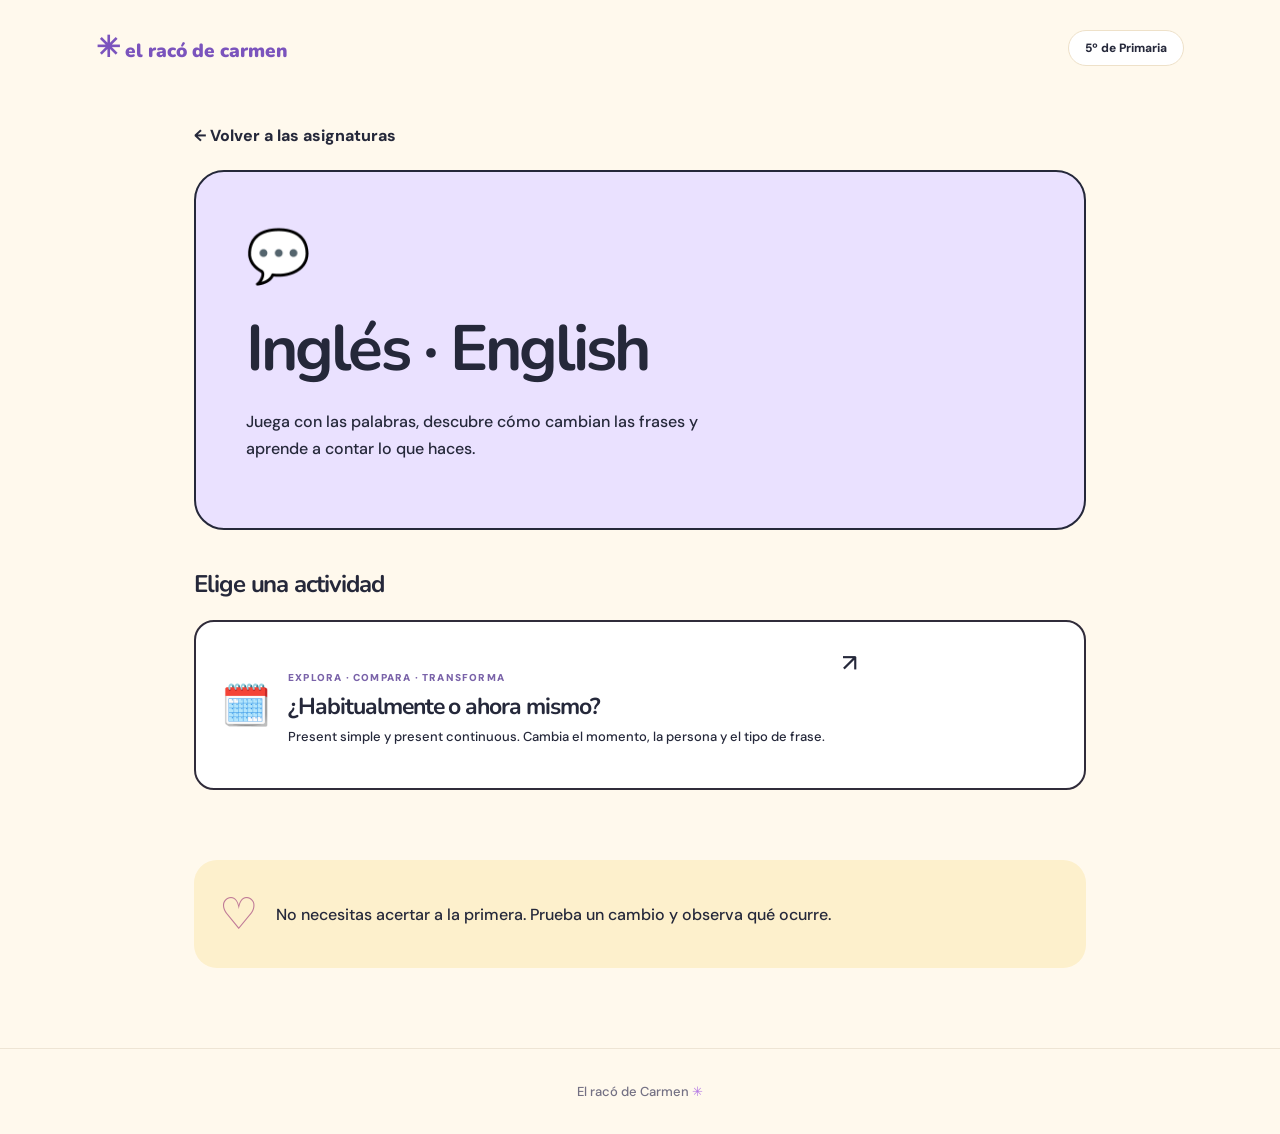
==== ingles/index.html @ 1ecce908 "Añadir sección de inglés y laboratorio de present simple y continuous" ====
<!doctype html><html lang="es"><head><meta charset="utf-8"><meta name="viewport" content="width=device-width,initial-scale=1"><title>Inglés · El racó de Carmen</title><link rel="stylesheet" href="../assets/style.css"><style>.english-wrap{max-width:940px;margin:30px auto 80px;padding:0 24px}.back{display:inline-block;margin-bottom:24px;font-weight:800}.english-hero{background:#eae1ff;border:2px solid var(--ink);border-radius:30px;padding:clamp(25px,5vw,50px)}.english-hero h1{font-size:clamp(40px,7vw,64px);margin:15px 0}.english-hero p{line-height:1.7;max-width:500px}.english-icon{font-size:52px}.english-wrap h2{margin:38px 0 20px}.activity-grid{grid-template-columns:1fr}.activity{min-height:170px}.activity:focus-visible{outline:3px solid var(--purple);outline-offset:5px}</style></head><body><header class="top"><a class="logo" href="../">✳ <span>el racó de carmen</span></a><span class="tag">5º de Primaria</span></header><main class="english-wrap"><a class="back" href="../">← Volver a las asignaturas</a><section class="english-hero"><span class="english-icon" aria-hidden="true">💬</span><h1>Inglés <span lang="en">· English</span></h1><p>Juega con las palabras, descubre cómo cambian las frases y aprende a contar lo que haces.</p></section><h2>Elige una actividad</h2><div class="activity-grid"><a class="activity active" href="present-simple-continuous/"><span class="activity-icon" aria-hidden="true">🗓️</span><div><span class="activity-type">EXPLORA · COMPARA · TRANSFORMA</span><h3>¿Habitualmente o ahora mismo?</h3><p>Present simple y present continuous. Cambia el momento, la persona y el tipo de frase.</p></div><span class="arrow" aria-hidden="true">↗</span></a></div><section class="note"><span class="note-icon" aria-hidden="true">♡</span><p>No necesitas acertar a la primera. Prueba un cambio y observa qué ocurre.</p></section></main><footer>El racó de Carmen <span>✳</span></footer></body></html>
---- assets/style.css ----
@import url('https://fonts.googleapis.com/css2?family=DM+Sans:wght@400;500;600;700;800&family=Nunito:wght@500;600;700;800;900&display=swap');
:root{--ink:#25283a;--cream:#fff9ed;--purple:#7b54bd;--shadow:0 12px 0 rgba(37,40,58,.07)}*{box-sizing:border-box}html{scroll-behavior:smooth}body{margin:0;background:var(--cream);font:500 16px 'DM Sans',sans-serif;color:var(--ink);overflow-x:hidden}a{color:inherit;text-decoration:none}button{font:inherit}h1,h2,h3{font-family:Nunito,sans-serif;letter-spacing:-.045em}h1,h2,h3,p{margin-top:0}.top{max-width:1140px;margin:auto;padding:28px 26px;display:flex;justify-content:space-between;align-items:center}.logo{font:900 19px Nunito;color:var(--purple)}.logo:first-letter{font-size:29px}.tag,.pill{padding:9px 16px;background:#fff;border:1.5px solid #eee1c9;border-radius:99px;font-weight:800;font-size:12px}.wrap{max-width:1140px;margin:auto;padding:0 26px}.hero{position:relative;background:#eae1ff;border:2px solid #2d2c3d;border-radius:32px;min-height:420px;padding:65px 6%;display:flex;align-items:center;justify-content:space-between;box-shadow:var(--shadow);overflow:hidden}.hero-copy{position:relative;z-index:2;max-width:620px}.eyebrow{font-size:11px;letter-spacing:.16em;font-weight:900;color:#705498}.hero h1{font-size:clamp(40px,5.8vw,69px);line-height:1.04;margin:22px 0}.hero h1 em{font-style:normal;color:#8058bf}.hero p{max-width:440px;line-height:1.7;color:#57556b}.primary{display:inline-flex;background:#25283a;color:white;border-radius:99px;padding:16px 23px;gap:40px;font-weight:800;margin-top:16px;align-items:center}.primary span{font-size:22px}.mascot{width:260px;height:270px;position:relative;flex-shrink:0;transform:rotate(11deg)}.mascot-star{font-size:260px;color:#ffcf5c;text-shadow:6px 8px 0 #dfab49;-webkit-text-stroke:2px #292b40;line-height:1}.eye{position:absolute;top:117px;width:10px;height:15px;border-radius:50%;background:#25283a}.left-eye{left:91px}.right-eye{left:135px}.smile{position:absolute;top:137px;left:105px;font-size:38px;font-weight:900}.pencil{position:absolute;right:0;bottom:0;font-size:100px;color:#e276a4}.mini{position:absolute;font-size:45px;color:#fff}.m1{top:0;right:0}.m2{bottom:10px;left:0}.decor{position:absolute;font-size:50px;opacity:.27;pointer-events:none}.d1{top:100px;left:10px;color:#fc88ac}.d2{top:570px;right:3%;color:#d19a44}.subjects,.activities{padding:80px 0 0}.section-title{display:flex;align-items:end;justify-content:space-between;margin-bottom:28px}.section-title h2{font-size:37px;margin:9px 0 0}.grid{display:grid;grid-template-columns:repeat(4,1fr);gap:18px}.subject{border:2px solid #292b3e;border-radius:25px;padding:25px 22px 65px;position:relative;min-height:324px;box-shadow:var(--shadow)}.subject-graphic{display:block;font-size:52px;margin-bottom:25px}.subject small{font-size:10px;font-weight:900;letter-spacing:.1em}.subject h3{font-size:27px;line-height:1.1;margin:10px 0}.subject p{font-size:14px;line-height:1.5;opacity:.8}.maths{background:#ffcbcf}.medi{background:#c9edc8}.val{background:#cdeaff}.cast{background:#ffe3ac}.chip-list{display:flex;gap:6px;flex-wrap:wrap}.chip-list span{font-size:10px;background:#ffffff99;border-radius:25px;padding:5px 8px;font-weight:700}.circle-link{position:absolute;right:20px;bottom:18px;background:white;border:1.5px solid #25283a;width:38px;height:38px;display:grid;place-items:center;border-radius:50%;font-size:21px}.activity-grid{display:grid;grid-template-columns:1fr 1fr;gap:18px}.activity{background:#fff;border:2px solid #302c3a;border-radius:20px;min-height:170px;padding:25px;display:flex;align-items:center;gap:17px;position:relative}.activity.active:hover{transform:translateY(-3px);box-shadow:var(--shadow)}.activity-icon{font-size:40px}.activity-type{font-size:10px;letter-spacing:.12em;font-weight:900;color:#7a63a9}.activity h3{font-size:23px;margin:5px 0}.activity p{font-size:13px;line-height:1.5;margin:0}.arrow{align-self:start;font-size:24px}.coming{border-style:dashed;background:#fffdf8}.lock{font-size:10px;white-space:nowrap;color:#8a8690}.note{background:#fdf0cc;border-radius:23px;display:flex;gap:18px;padding:25px;margin:70px 0 40px;align-items:center}.note-icon{font-size:44px;color:#bf7997}.note p{line-height:1.7;margin:0}footer{text-align:center;padding:34px;font-size:13px;color:#747184;border-top:1px solid #eee5d5}footer span{color:#b377e4}@media(max-width:900px){.grid{grid-template-columns:repeat(2,1fr)}.hero{padding:45px 6%}.mascot{transform:scale(.65) rotate(10deg);margin-left:-40px;margin-right:-25px}}@media(max-width:630px){.hero{min-height:520px;align-items:start}.hero h1{font-size:42px}.mascot{position:absolute;right:18px;bottom:-60px;transform:scale(.5) rotate(10deg);transform-origin:bottom right}.grid,.activity-grid{grid-template-columns:1fr}.subject{min-height:280px}.tag,.pill{display:none}.section-title h2{font-size:32px}.subject-graphic{margin-bottom:10px}.activity{flex-wrap:wrap}.lock{margin-left:58px}.note{margin-top:48px}}
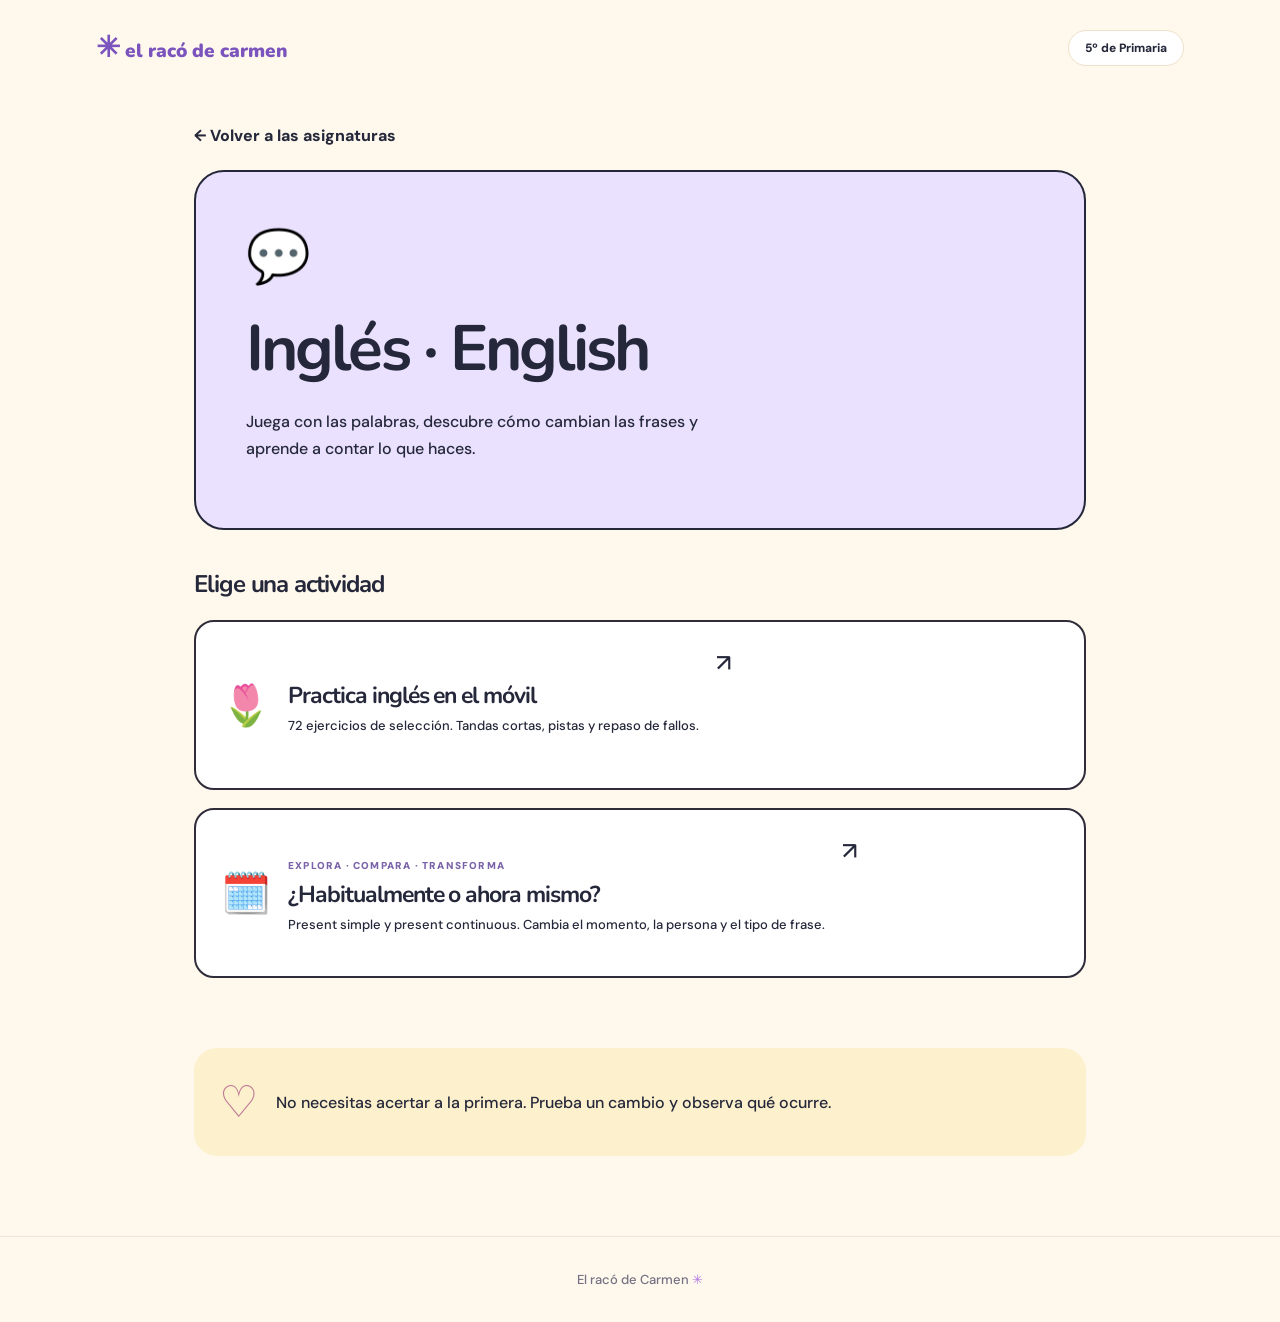
==== commit ac154774: "Enlazar práctica móvil desde Inglés" ====
--- a/ingles/index.html
+++ b/ingles/index.html
@@ -1 +1 @@
-<!doctype html><html lang="es"><head><meta charset="utf-8"><meta name="viewport" content="width=device-width,initial-scale=1"><title>Inglés · El racó de Carmen</title><link rel="stylesheet" href="../assets/style.css"><style>.english-wrap{max-width:940px;margin:30px auto 80px;padding:0 24px}.back{display:inline-block;margin-bottom:24px;font-weight:800}.english-hero{background:#eae1ff;border:2px solid var(--ink);border-radius:30px;padding:clamp(25px,5vw,50px)}.english-hero h1{font-size:clamp(40px,7vw,64px);margin:15px 0}.english-hero p{line-height:1.7;max-width:500px}.english-icon{font-size:52px}.english-wrap h2{margin:38px 0 20px}.activity-grid{grid-template-columns:1fr}.activity{min-height:170px}.activity:focus-visible{outline:3px solid var(--purple);outline-offset:5px}</style></head><body><header class="top"><a class="logo" href="../">✳ <span>el racó de carmen</span></a><span class="tag">5º de Primaria</span></header><main class="english-wrap"><a class="back" href="../">← Volver a las asignaturas</a><section class="english-hero"><span class="english-icon" aria-hidden="true">💬</span><h1>Inglés <span lang="en">· English</span></h1><p>Juega con las palabras, descubre cómo cambian las frases y aprende a contar lo que haces.</p></section><h2>Elige una actividad</h2><div class="activity-grid"><a class="activity active" href="present-simple-continuous/"><span class="activity-icon" aria-hidden="true">🗓️</span><div><span class="activity-type">EXPLORA · COMPARA · TRANSFORMA</span><h3>¿Habitualmente o ahora mismo?</h3><p>Present simple y present continuous. Cambia el momento, la persona y el tipo de frase.</p></div><span class="arrow" aria-hidden="true">↗</span></a></div><section class="note"><span class="note-icon" aria-hidden="true">♡</span><p>No necesitas acertar a la primera. Prueba un cambio y observa qué ocurre.</p></section></main><footer>El racó de Carmen <span>✳</span></footer></body></html>+<!doctype html><html lang="es"><head><meta charset="utf-8"><meta name="viewport" content="width=device-width,initial-scale=1"><title>Inglés · El racó de Carmen</title><link rel="stylesheet" href="../assets/style.css"><style>.english-wrap{max-width:940px;margin:30px auto 80px;padding:0 24px}.back{display:inline-block;margin-bottom:24px;font-weight:800}.english-hero{background:#eae1ff;border:2px solid var(--ink);border-radius:30px;padding:clamp(25px,5vw,50px)}.english-hero h1{font-size:clamp(40px,7vw,64px);margin:15px 0}.english-hero p{line-height:1.7;max-width:500px}.english-icon{font-size:52px}.english-wrap h2{margin:38px 0 20px}.activity-grid{grid-template-columns:1fr}.activity{min-height:170px}.activity:focus-visible{outline:3px solid var(--purple);outline-offset:5px}</style></head><body><header class="top"><a class="logo" href="../">✳ <span>el racó de carmen</span></a><span class="tag">5º de Primaria</span></header><main class="english-wrap"><a class="back" href="../">← Volver a las asignaturas</a><section class="english-hero"><span class="english-icon" aria-hidden="true">💬</span><h1>Inglés <span lang="en">· English</span></h1><p>Juega con las palabras, descubre cómo cambian las frases y aprende a contar lo que haces.</p></section><h2>Elige una actividad</h2><div class="activity-grid"><a class="activity active" href="practica/"><span class="activity-icon">🌷</span><div><h3>Practica inglés en el móvil</h3><p>72 ejercicios de selección. Tandas cortas, pistas y repaso de fallos.</p></div><span class="arrow">↗</span></a><a class="activity active" href="present-simple-continuous/"><span class="activity-icon" aria-hidden="true">🗓️</span><div><span class="activity-type">EXPLORA · COMPARA · TRANSFORMA</span><h3>¿Habitualmente o ahora mismo?</h3><p>Present simple y present continuous. Cambia el momento, la persona y el tipo de frase.</p></div><span class="arrow" aria-hidden="true">↗</span></a></div><section class="note"><span class="note-icon" aria-hidden="true">♡</span><p>No necesitas acertar a la primera. Prueba un cambio y observa qué ocurre.</p></section></main><footer>El racó de Carmen <span>✳</span></footer></body></html>
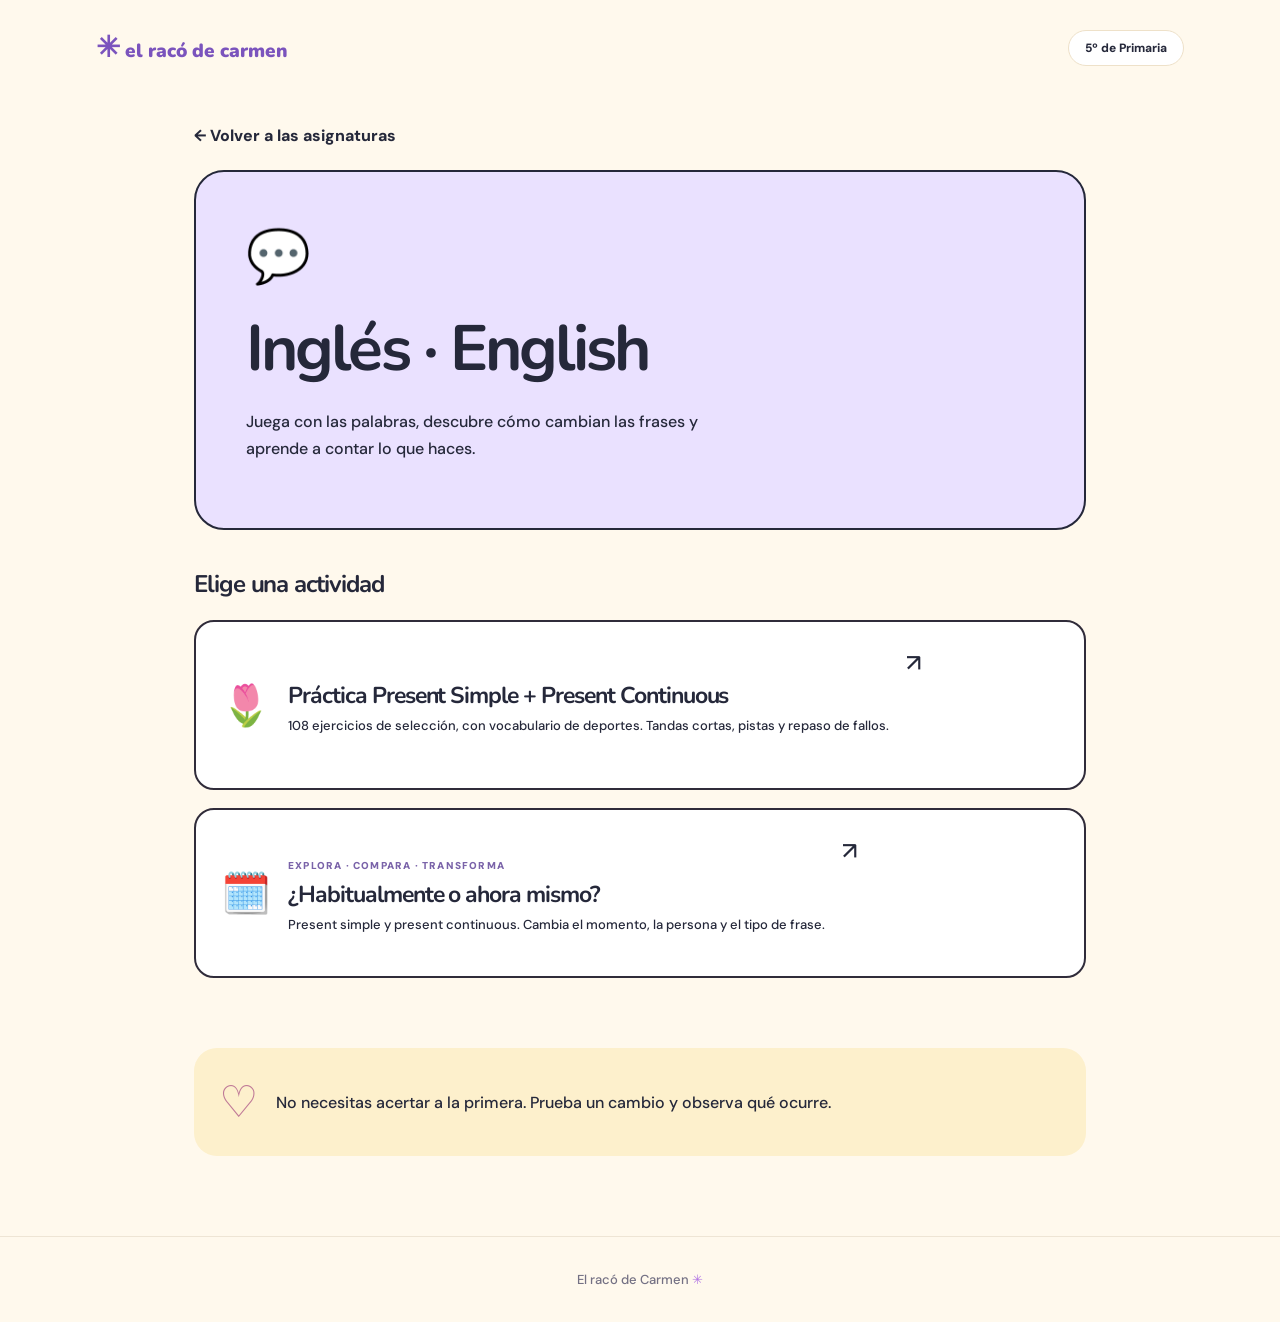
==== commit 3b00c510: "Actualizar título y descripción de práctica de inglés" ====
--- a/ingles/index.html
+++ b/ingles/index.html
@@ -1 +1 @@
-<!doctype html><html lang="es"><head><meta charset="utf-8"><meta name="viewport" content="width=device-width,initial-scale=1"><title>Inglés · El racó de Carmen</title><link rel="stylesheet" href="../assets/style.css"><style>.english-wrap{max-width:940px;margin:30px auto 80px;padding:0 24px}.back{display:inline-block;margin-bottom:24px;font-weight:800}.english-hero{background:#eae1ff;border:2px solid var(--ink);border-radius:30px;padding:clamp(25px,5vw,50px)}.english-hero h1{font-size:clamp(40px,7vw,64px);margin:15px 0}.english-hero p{line-height:1.7;max-width:500px}.english-icon{font-size:52px}.english-wrap h2{margin:38px 0 20px}.activity-grid{grid-template-columns:1fr}.activity{min-height:170px}.activity:focus-visible{outline:3px solid var(--purple);outline-offset:5px}</style></head><body><header class="top"><a class="logo" href="../">✳ <span>el racó de carmen</span></a><span class="tag">5º de Primaria</span></header><main class="english-wrap"><a class="back" href="../">← Volver a las asignaturas</a><section class="english-hero"><span class="english-icon" aria-hidden="true">💬</span><h1>Inglés <span lang="en">· English</span></h1><p>Juega con las palabras, descubre cómo cambian las frases y aprende a contar lo que haces.</p></section><h2>Elige una actividad</h2><div class="activity-grid"><a class="activity active" href="practica/"><span class="activity-icon">🌷</span><div><h3>Practica inglés en el móvil</h3><p>72 ejercicios de selección. Tandas cortas, pistas y repaso de fallos.</p></div><span class="arrow">↗</span></a><a class="activity active" href="present-simple-continuous/"><span class="activity-icon" aria-hidden="true">🗓️</span><div><span class="activity-type">EXPLORA · COMPARA · TRANSFORMA</span><h3>¿Habitualmente o ahora mismo?</h3><p>Present simple y present continuous. Cambia el momento, la persona y el tipo de frase.</p></div><span class="arrow" aria-hidden="true">↗</span></a></div><section class="note"><span class="note-icon" aria-hidden="true">♡</span><p>No necesitas acertar a la primera. Prueba un cambio y observa qué ocurre.</p></section></main><footer>El racó de Carmen <span>✳</span></footer></body></html>+<!doctype html><html lang="es"><head><meta charset="utf-8"><meta name="viewport" content="width=device-width,initial-scale=1"><title>Inglés · El racó de Carmen</title><link rel="stylesheet" href="../assets/style.css"><style>.english-wrap{max-width:940px;margin:30px auto 80px;padding:0 24px}.back{display:inline-block;margin-bottom:24px;font-weight:800}.english-hero{background:#eae1ff;border:2px solid var(--ink);border-radius:30px;padding:clamp(25px,5vw,50px)}.english-hero h1{font-size:clamp(40px,7vw,64px);margin:15px 0}.english-hero p{line-height:1.7;max-width:500px}.english-icon{font-size:52px}.english-wrap h2{margin:38px 0 20px}.activity-grid{grid-template-columns:1fr}.activity{min-height:170px}.activity:focus-visible{outline:3px solid var(--purple);outline-offset:5px}</style></head><body><header class="top"><a class="logo" href="../">✳ <span>el racó de carmen</span></a><span class="tag">5º de Primaria</span></header><main class="english-wrap"><a class="back" href="../">← Volver a las asignaturas</a><section class="english-hero"><span class="english-icon" aria-hidden="true">💬</span><h1>Inglés <span lang="en">· English</span></h1><p>Juega con las palabras, descubre cómo cambian las frases y aprende a contar lo que haces.</p></section><h2>Elige una actividad</h2><div class="activity-grid"><a class="activity active" href="practica/"><span class="activity-icon">🌷</span><div><h3>Práctica Present Simple + Present Continuous</h3><p>108 ejercicios de selección, con vocabulario de deportes. Tandas cortas, pistas y repaso de fallos.</p></div><span class="arrow">↗</span></a><a class="activity active" href="present-simple-continuous/"><span class="activity-icon" aria-hidden="true">🗓️</span><div><span class="activity-type">EXPLORA · COMPARA · TRANSFORMA</span><h3>¿Habitualmente o ahora mismo?</h3><p>Present simple y present continuous. Cambia el momento, la persona y el tipo de frase.</p></div><span class="arrow" aria-hidden="true">↗</span></a></div><section class="note"><span class="note-icon" aria-hidden="true">♡</span><p>No necesitas acertar a la primera. Prueba un cambio y observa qué ocurre.</p></section></main><footer>El racó de Carmen <span>✳</span></footer></body></html>
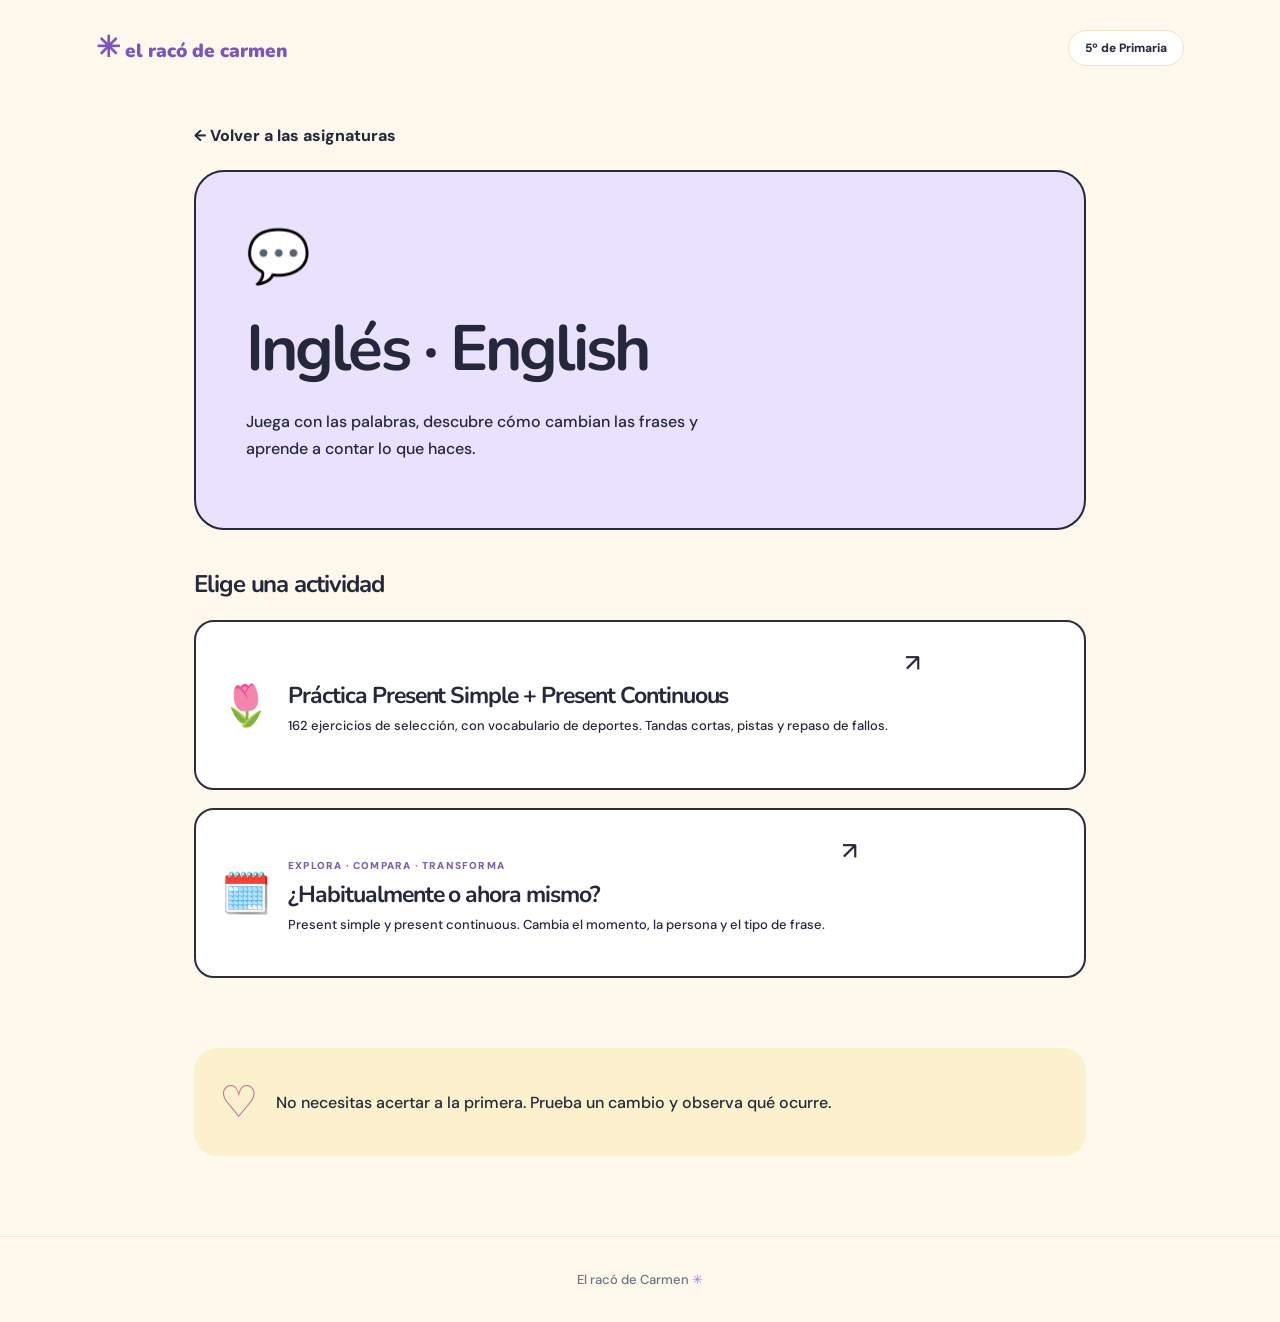
==== commit b730e95d: "Actualizar recuento de ejercicios de inglés" ====
--- a/ingles/index.html
+++ b/ingles/index.html
@@ -1 +1 @@
-<!doctype html><html lang="es"><head><meta charset="utf-8"><meta name="viewport" content="width=device-width,initial-scale=1"><title>Inglés · El racó de Carmen</title><link rel="stylesheet" href="../assets/style.css"><style>.english-wrap{max-width:940px;margin:30px auto 80px;padding:0 24px}.back{display:inline-block;margin-bottom:24px;font-weight:800}.english-hero{background:#eae1ff;border:2px solid var(--ink);border-radius:30px;padding:clamp(25px,5vw,50px)}.english-hero h1{font-size:clamp(40px,7vw,64px);margin:15px 0}.english-hero p{line-height:1.7;max-width:500px}.english-icon{font-size:52px}.english-wrap h2{margin:38px 0 20px}.activity-grid{grid-template-columns:1fr}.activity{min-height:170px}.activity:focus-visible{outline:3px solid var(--purple);outline-offset:5px}</style></head><body><header class="top"><a class="logo" href="../">✳ <span>el racó de carmen</span></a><span class="tag">5º de Primaria</span></header><main class="english-wrap"><a class="back" href="../">← Volver a las asignaturas</a><section class="english-hero"><span class="english-icon" aria-hidden="true">💬</span><h1>Inglés <span lang="en">· English</span></h1><p>Juega con las palabras, descubre cómo cambian las frases y aprende a contar lo que haces.</p></section><h2>Elige una actividad</h2><div class="activity-grid"><a class="activity active" href="practica/"><span class="activity-icon">🌷</span><div><h3>Práctica Present Simple + Present Continuous</h3><p>108 ejercicios de selección, con vocabulario de deportes. Tandas cortas, pistas y repaso de fallos.</p></div><span class="arrow">↗</span></a><a class="activity active" href="present-simple-continuous/"><span class="activity-icon" aria-hidden="true">🗓️</span><div><span class="activity-type">EXPLORA · COMPARA · TRANSFORMA</span><h3>¿Habitualmente o ahora mismo?</h3><p>Present simple y present continuous. Cambia el momento, la persona y el tipo de frase.</p></div><span class="arrow" aria-hidden="true">↗</span></a></div><section class="note"><span class="note-icon" aria-hidden="true">♡</span><p>No necesitas acertar a la primera. Prueba un cambio y observa qué ocurre.</p></section></main><footer>El racó de Carmen <span>✳</span></footer></body></html>+<!doctype html><html lang="es"><head><meta charset="utf-8"><meta name="viewport" content="width=device-width,initial-scale=1"><title>Inglés · El racó de Carmen</title><link rel="stylesheet" href="../assets/style.css"><style>.english-wrap{max-width:940px;margin:30px auto 80px;padding:0 24px}.back{display:inline-block;margin-bottom:24px;font-weight:800}.english-hero{background:#eae1ff;border:2px solid var(--ink);border-radius:30px;padding:clamp(25px,5vw,50px)}.english-hero h1{font-size:clamp(40px,7vw,64px);margin:15px 0}.english-hero p{line-height:1.7;max-width:500px}.english-icon{font-size:52px}.english-wrap h2{margin:38px 0 20px}.activity-grid{grid-template-columns:1fr}.activity{min-height:170px}.activity:focus-visible{outline:3px solid var(--purple);outline-offset:5px}</style></head><body><header class="top"><a class="logo" href="../">✳ <span>el racó de carmen</span></a><span class="tag">5º de Primaria</span></header><main class="english-wrap"><a class="back" href="../">← Volver a las asignaturas</a><section class="english-hero"><span class="english-icon" aria-hidden="true">💬</span><h1>Inglés <span lang="en">· English</span></h1><p>Juega con las palabras, descubre cómo cambian las frases y aprende a contar lo que haces.</p></section><h2>Elige una actividad</h2><div class="activity-grid"><a class="activity active" href="practica/"><span class="activity-icon">🌷</span><div><h3>Práctica Present Simple + Present Continuous</h3><p>162 ejercicios de selección, con vocabulario de deportes. Tandas cortas, pistas y repaso de fallos.</p></div><span class="arrow">↗</span></a><a class="activity active" href="present-simple-continuous/"><span class="activity-icon" aria-hidden="true">🗓️</span><div><span class="activity-type">EXPLORA · COMPARA · TRANSFORMA</span><h3>¿Habitualmente o ahora mismo?</h3><p>Present simple y present continuous. Cambia el momento, la persona y el tipo de frase.</p></div><span class="arrow" aria-hidden="true">↗</span></a></div><section class="note"><span class="note-icon" aria-hidden="true">♡</span><p>No necesitas acertar a la primera. Prueba un cambio y observa qué ocurre.</p></section></main><footer>El racó de Carmen <span>✳</span></footer></body></html>
